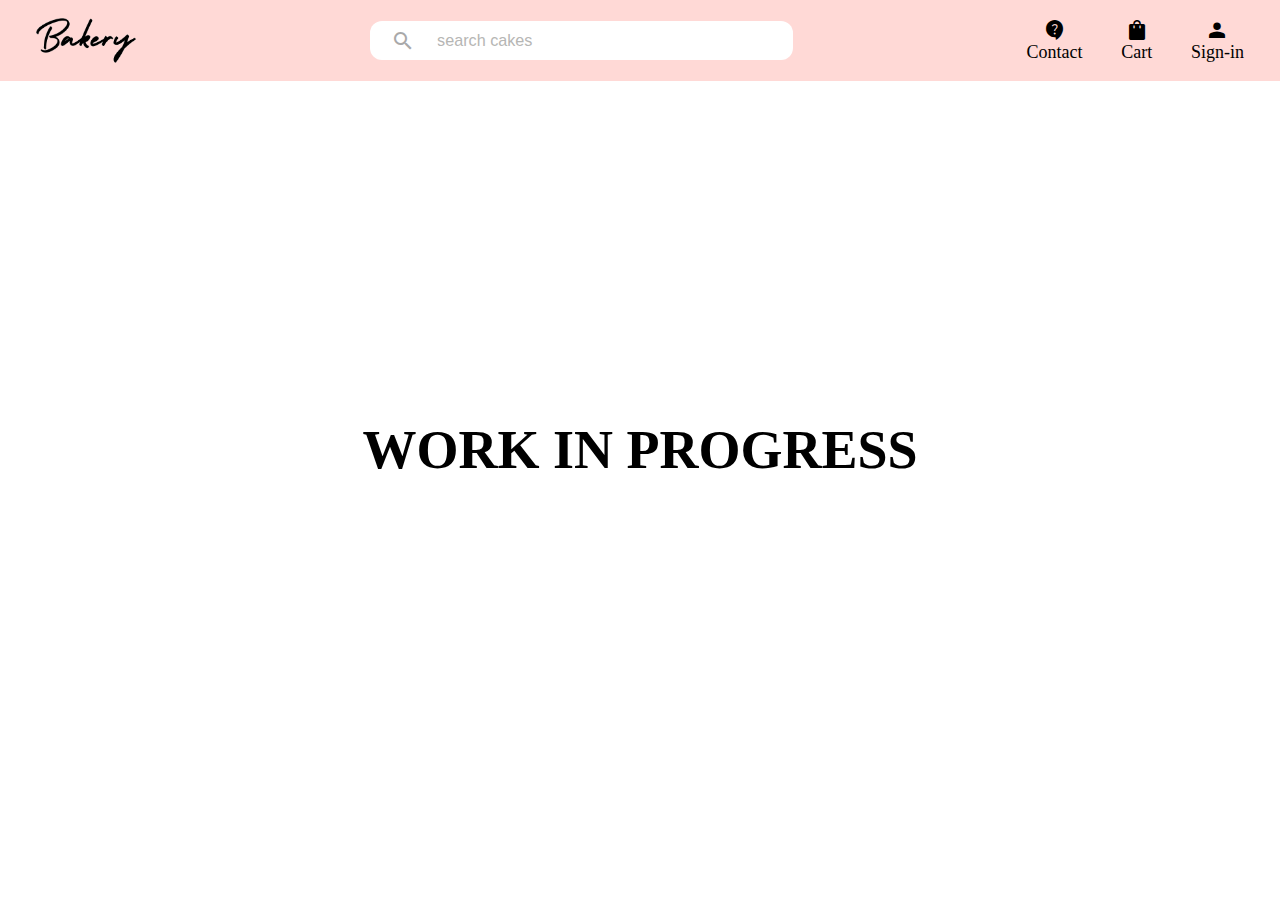
==== index.html @ 26e95aca "file place change" ====
<!DOCTYPE html>
<html lang="en">
<head>
    <meta charset="UTF-8">
    <meta http-equiv="X-UA-Compatible" content="IE=edge">
    <meta name="viewport" content="width=<device-width>, initial-scale=1.0">
    <title>Document</title>
    <link href="https://fonts.googleapis.com/icon?family=Material+Icons"
      rel="stylesheet">
      <link rel="stylesheet" href="https://fonts.googleapis.com/css2?family=Material+Symbols+Outlined:opsz,wght,FILL,GRAD@20..48,100..700,0..1,-50..200" />
    <style>
        *{
            margin: 0;
            padding: 0;
            font-size: 18px;
        }
        body{

        }
        header{
            min-height: 8vh;
            
            width: 100%;
            display: flex;
            justify-content: space-between;
            padding: 1em 2em;
            align-items: center;
            box-sizing: border-box;
            background-color: #FFD9D6;
            /*box-shadow: 2px 1px 12px #888888;*/
        }
        header h1{
            font-size: 1.5rem;
        }
        header img{
            min-width: 100px;
            width: 8%;
            max-width: 120px;
            /*order: 1;*/
        }

        header .search-box{
            
            display: flex;
            align-items: center;
            
            border-radius: 12px;
            background-color: ;
            width: 25%;

            min-width: 207px;

            background-color: white;
            order: 5;
            display: none;
        }
        header .search-box1{
            /*border: 1px solid grey;*/
            display: flex;
            align-items: center;
            /*padding: .3em .9em ;*/
            border-radius: 12px;
            background-color: ;
            width: 35%;

            min-width: 207px;

            background-color: white;
            /*order: 5;*/
        }
        header .logo-nav{
            display: flex;
                width: 100%; 
                justify-content: space-between;
                align-items: center;           
        }
        header div .se{
            margin: .3em .9em;
            font-size:24px;
            color: #A9A9A9;
        } 
        .material-symbols-outlined {
  font-variation-settings:
  'FILL' 1,
  'wght' 400,
  'GRAD' 0,
  'opsz' 48
}
        header input{
            height: fit-content;
            width: 75%;
            /*min-width: 120px;*/
            font-size: .9rem;
            /*margin: 0px 1em;*/
            border: none;
            border-radius: .5em;
            outline: none;
            background-color: white;
            color: #3A3B3C;

        }

        input[type="search"]::-webkit-search-cancel-button {
             display: none;
        }
        ::placeholder {
             color: #B6B6B4;
             opacity: 1; /* Firefox */
}

header nav{
    width: 18%;

    /*order: 2;*/
}
        header nav ul{
            display: flex;
            list-style: none;
            padding: 0;
            width: 100%;
            justify-content: space-between;
            align-items: center;
        }
        header nav ul li{
            
            /*display: flex;*/

        }
        header nav ul li a{
            display: flex;
            flex-direction: column;
            text-align: center;
            text-decoration: none;
            color: black;
            /*font-size: 1.05rem;*/
        }
        .ic{

            font-size: 24px;
        }
        .ic-hw{
            display: none;
        }
       
        @media (max-width: 1020px){
            header nav{
                width: 25%;
            }
        }
        @media (max-width: 720px){
            header nav{
                width: 30%;
            }
        }
        @media (max-width: 580px){
            header {
                padding:1em 0.5em;
                display: inline-block;

                max-height: fit-content;


            }
            .logo-nav{
                margin-bottom: 1em;
            }
            header img{
                min-width: 90px;
                order: 1;
            }
            header .search-box{
               /* position: absolute  ;
                top: 8vh;*/
                display: flex;
                min-width:100%;
                
                margin: 0 auto;
                order: 4;
            }
             header nav{
    width:20%;
    order: 2;
    }
    header .search-box1{
        display: none;
    }
 header .logo-nav{
            display: flex;
                width: 100%; 
                justify-content: space-between;
                align-items: center;           
        }
            .ic-h{
                display: none;
            }
            .ic-hw a .ic{
                
                font-size: 32px;
            }
            .ic-hw{
                display: inline-block;
            } 
        }
        .h1{
            font-size: 3rem;
            position: absolute;
            top: 50%;
            left: 50%;
            transform: translate(-50%,-50%);
        }
    </style>
</head>
<body>
    
    <header>
        <!-- <h1>LOGO</h1> -->
        <div class="logo-nav">
        <img src="/bakeryLogo/logo.png"/>
        
        <div class="search-box1">
            <span class="material-icons md-48 se">search</span>
            <input type="search" placeholder="search cakes" />
        </div>
        <nav>
            <ul>
               <!--  <li class="ic-h"><a href="#"><span class="material-symbols-outlined ic">
Search
</span>Search</a></li>  -->
               <li class="ic-h"><a href="#"><span class="material-symbols-outlined ic">
contact_support
</span>Contact</a></li> 
               <li class="ic-h"><a href="#"><span class="material-symbols-outlined ic">
shopping_bag
</span>Cart</a></li> 
               <li class="ic-h"><a href="#"><span class="material-symbols-outlined ic">
person
</span>Sign-in</a></li>
<li class="ic-hw"><a href="#"><span class="material-symbols-outlined ic">
person
</span></a></li>  
<li class="ic-hw"><a href="#"><span class="material-symbols-outlined ic">
more
</span></a></li> 
            </ul>
        </nav>
        </div>
        <div class="search-box">
            <span class="material-icons md-48 se">search</span>
            <input type="search" placeholder="search cakes" />
        </div>
    </header>
    <h1 class="h1">WORK IN PROGRESS</h1>
</body>
</html>
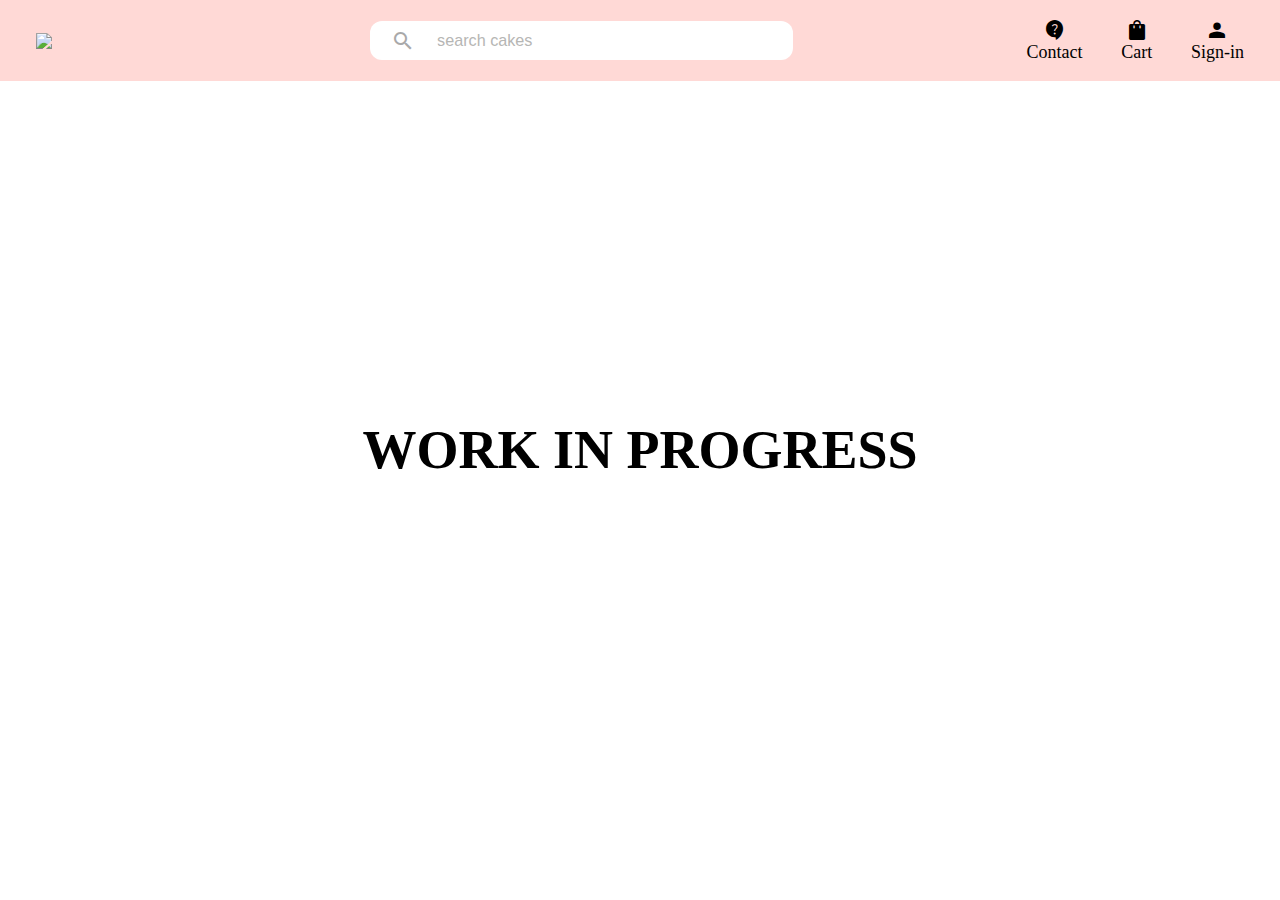
==== commit 54ec1660: "Update index.html" ====
--- a/index.html
+++ b/index.html
@@ -215,7 +215,7 @@
     <header>
         <!-- <h1>LOGO</h1> -->
         <div class="logo-nav">
-        <img src="/bakeryLogo/logo.png"/>
+        <img src="bakeryLogo/logo.PNG"/>
         
         <div class="search-box1">
             <span class="material-icons md-48 se">search</span>
@@ -251,4 +251,4 @@
     </header>
     <h1 class="h1">WORK IN PROGRESS</h1>
 </body>
-</html>+</html>
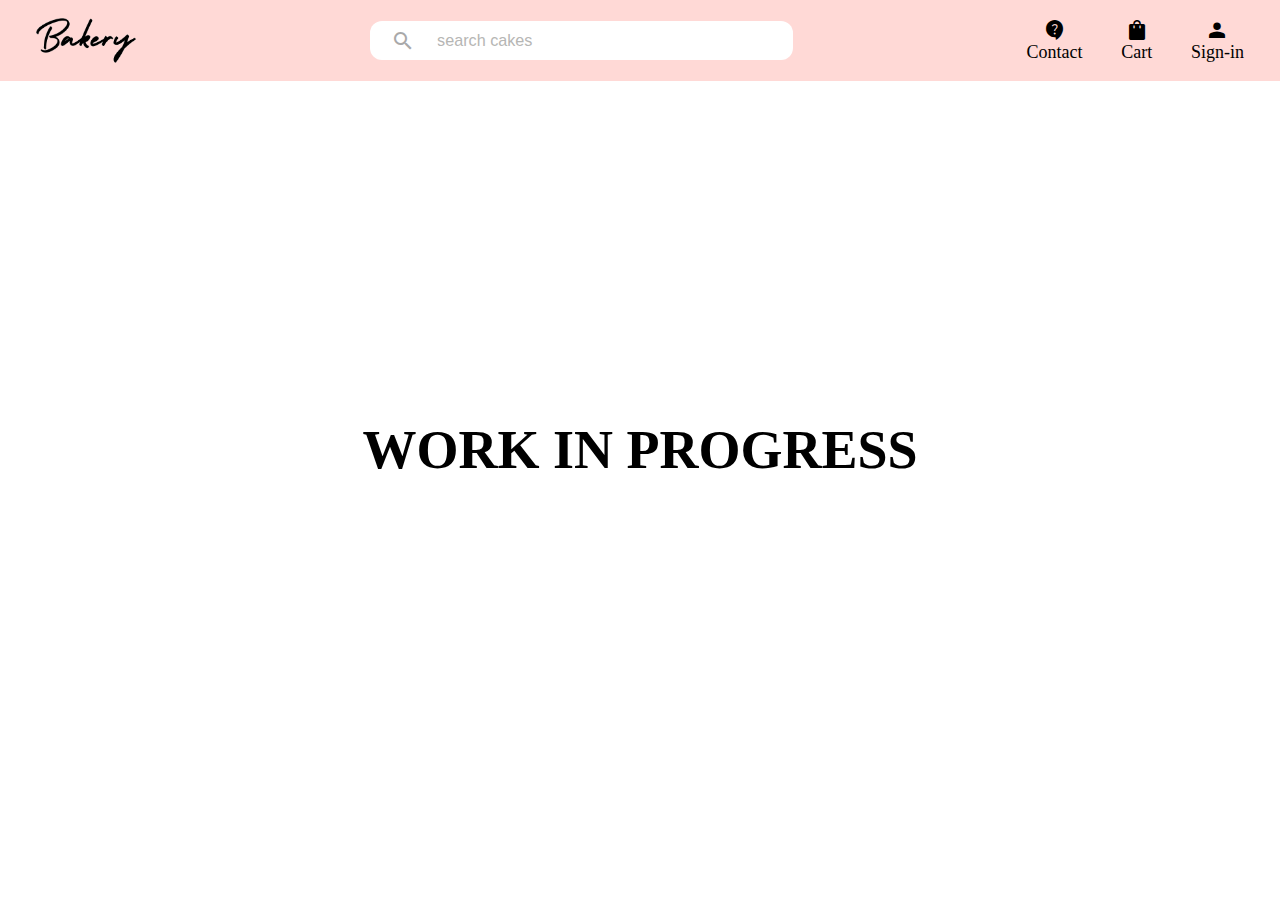
==== commit 15bae04b: "small change" ====
--- a/index.html
+++ b/index.html
@@ -215,7 +215,7 @@
     <header>
         <!-- <h1>LOGO</h1> -->
         <div class="logo-nav">
-        <img src="bakeryLogo/logo.PNG"/>
+        <img src="bakeryLogo/logo.png"/>
         
         <div class="search-box1">
             <span class="material-icons md-48 se">search</span>
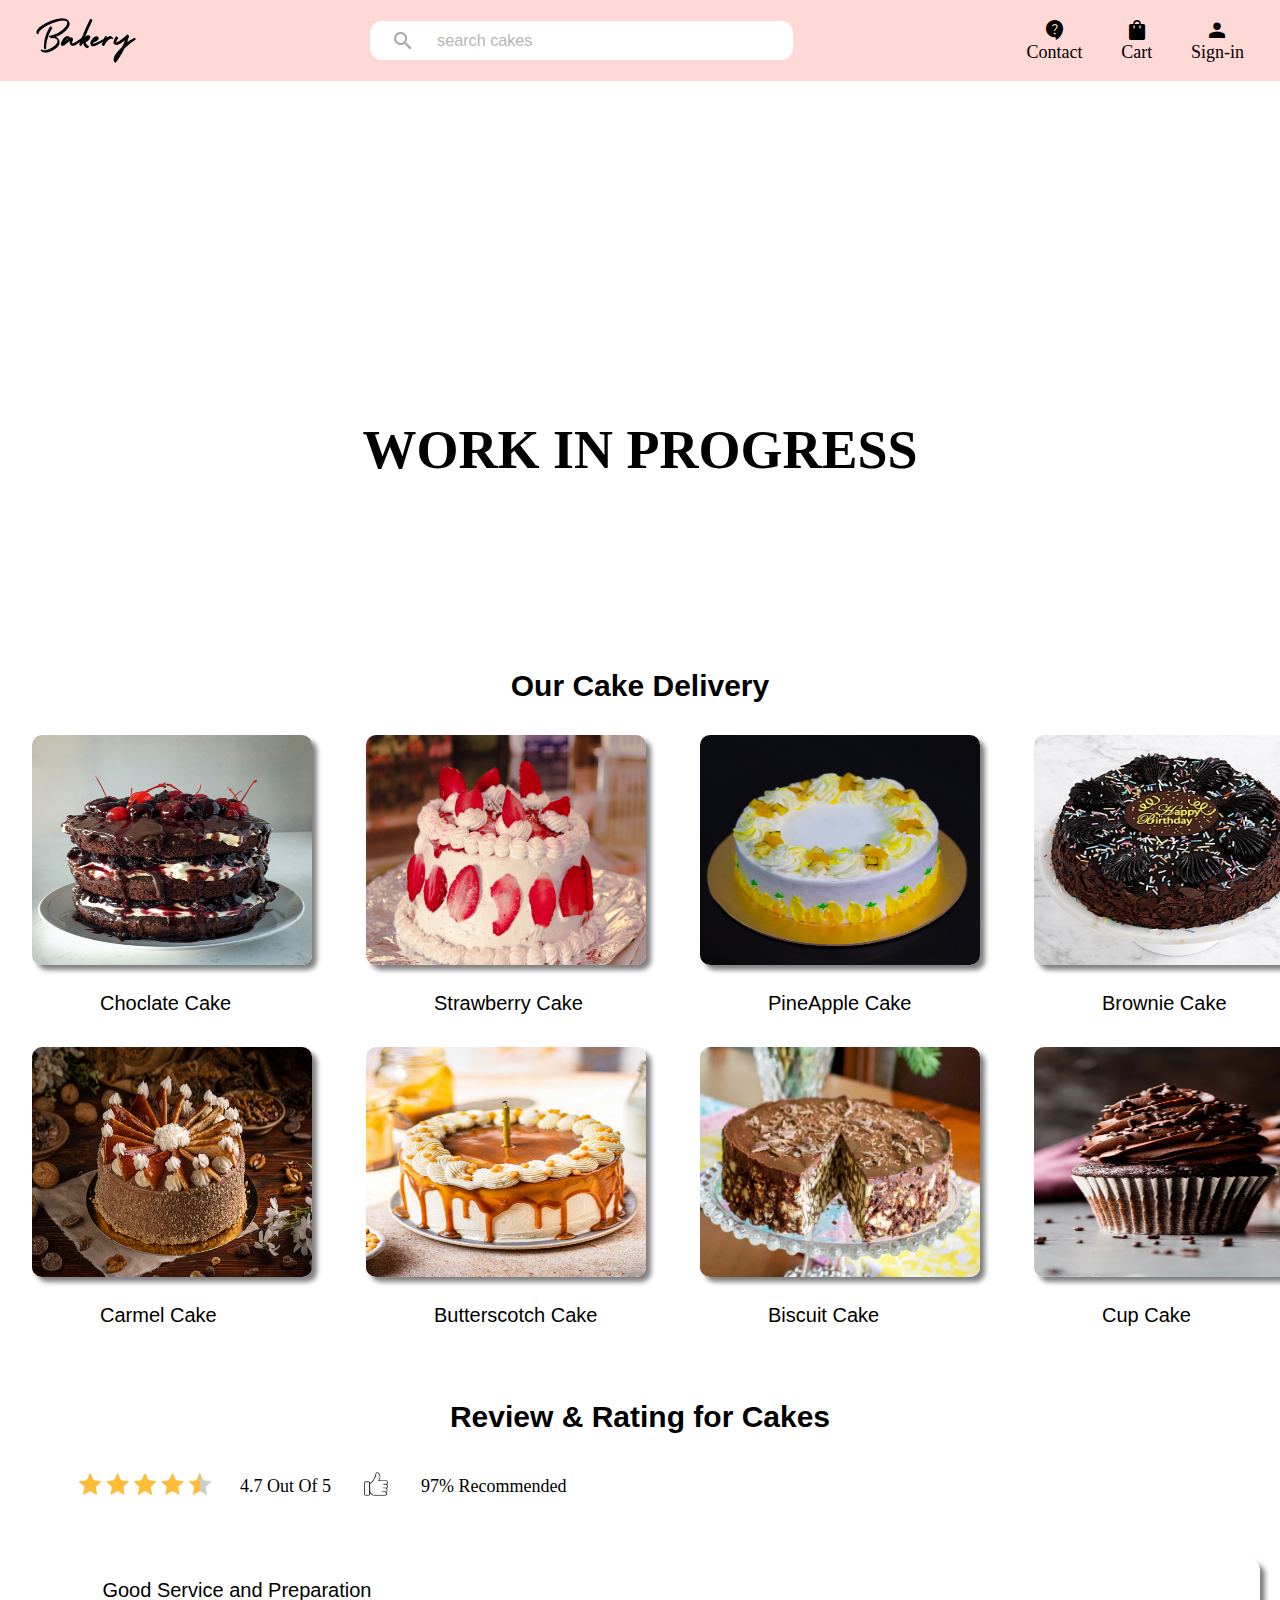
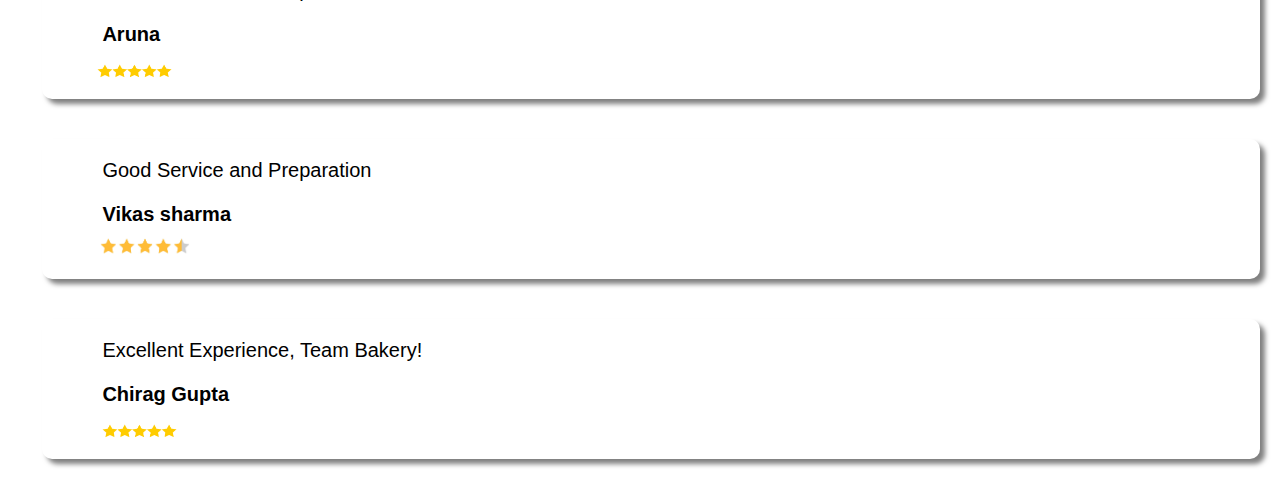
==== commit cc11e903: "Footer Banao Ab" ====
--- a/index.html
+++ b/index.html
@@ -1,248 +1,49 @@
 <!DOCTYPE html>
 <html lang="en">
+
 <head>
     <meta charset="UTF-8">
     <meta http-equiv="X-UA-Compatible" content="IE=edge">
-    <meta name="viewport" content="width=<device-width>, initial-scale=1.0">
+    <meta name="viewport" content="width=device-width>, initial-scale=1.0">
     <title>Document</title>
-    <link href="https://fonts.googleapis.com/icon?family=Material+Icons"
-      rel="stylesheet">
-      <link rel="stylesheet" href="https://fonts.googleapis.com/css2?family=Material+Symbols+Outlined:opsz,wght,FILL,GRAD@20..48,100..700,0..1,-50..200" />
-    <style>
-        *{
-            margin: 0;
-            padding: 0;
-            font-size: 18px;
-        }
-        body{
+    <link href="https://fonts.googleapis.com/icon?family=Material+Icons" rel="stylesheet">
+    <link rel="stylesheet"
+        href="https://fonts.googleapis.com/css2?family=Material+Symbols+Outlined:opsz,wght,FILL,GRAD@20..48,100..700,0..1,-50..200" />
+    <link rel="stylesheet" href="index.css">
+</head>
 
-        }
-        header{
-            min-height: 8vh;
-            
-            width: 100%;
-            display: flex;
-            justify-content: space-between;
-            padding: 1em 2em;
-            align-items: center;
-            box-sizing: border-box;
-            background-color: #FFD9D6;
-            /*box-shadow: 2px 1px 12px #888888;*/
-        }
-        header h1{
-            font-size: 1.5rem;
-        }
-        header img{
-            min-width: 100px;
-            width: 8%;
-            max-width: 120px;
-            /*order: 1;*/
-        }
-
-        header .search-box{
-            
-            display: flex;
-            align-items: center;
-            
-            border-radius: 12px;
-            background-color: ;
-            width: 25%;
-
-            min-width: 207px;
-
-            background-color: white;
-            order: 5;
-            display: none;
-        }
-        header .search-box1{
-            /*border: 1px solid grey;*/
-            display: flex;
-            align-items: center;
-            /*padding: .3em .9em ;*/
-            border-radius: 12px;
-            background-color: ;
-            width: 35%;
-
-            min-width: 207px;
-
-            background-color: white;
-            /*order: 5;*/
-        }
-        header .logo-nav{
-            display: flex;
-                width: 100%; 
-                justify-content: space-between;
-                align-items: center;           
-        }
-        header div .se{
-            margin: .3em .9em;
-            font-size:24px;
-            color: #A9A9A9;
-        } 
-        .material-symbols-outlined {
-  font-variation-settings:
-  'FILL' 1,
-  'wght' 400,
-  'GRAD' 0,
-  'opsz' 48
-}
-        header input{
-            height: fit-content;
-            width: 75%;
-            /*min-width: 120px;*/
-            font-size: .9rem;
-            /*margin: 0px 1em;*/
-            border: none;
-            border-radius: .5em;
-            outline: none;
-            background-color: white;
-            color: #3A3B3C;
-
-        }
-
-        input[type="search"]::-webkit-search-cancel-button {
-             display: none;
-        }
-        ::placeholder {
-             color: #B6B6B4;
-             opacity: 1; /* Firefox */
-}
-
-header nav{
-    width: 18%;
-
-    /*order: 2;*/
-}
-        header nav ul{
-            display: flex;
-            list-style: none;
-            padding: 0;
-            width: 100%;
-            justify-content: space-between;
-            align-items: center;
-        }
-        header nav ul li{
-            
-            /*display: flex;*/
-
-        }
-        header nav ul li a{
-            display: flex;
-            flex-direction: column;
-            text-align: center;
-            text-decoration: none;
-            color: black;
-            /*font-size: 1.05rem;*/
-        }
-        .ic{
-
-            font-size: 24px;
-        }
-        .ic-hw{
-            display: none;
-        }
-       
-        @media (max-width: 1020px){
-            header nav{
-                width: 25%;
-            }
-        }
-        @media (max-width: 720px){
-            header nav{
-                width: 30%;
-            }
-        }
-        @media (max-width: 580px){
-            header {
-                padding:1em 0.5em;
-                display: inline-block;
-
-                max-height: fit-content;
-
-
-            }
-            .logo-nav{
-                margin-bottom: 1em;
-            }
-            header img{
-                min-width: 90px;
-                order: 1;
-            }
-            header .search-box{
-               /* position: absolute  ;
-                top: 8vh;*/
-                display: flex;
-                min-width:100%;
-                
-                margin: 0 auto;
-                order: 4;
-            }
-             header nav{
-    width:20%;
-    order: 2;
-    }
-    header .search-box1{
-        display: none;
-    }
- header .logo-nav{
-            display: flex;
-                width: 100%; 
-                justify-content: space-between;
-                align-items: center;           
-        }
-            .ic-h{
-                display: none;
-            }
-            .ic-hw a .ic{
-                
-                font-size: 32px;
-            }
-            .ic-hw{
-                display: inline-block;
-            } 
-        }
-        .h1{
-            font-size: 3rem;
-            position: absolute;
-            top: 50%;
-            left: 50%;
-            transform: translate(-50%,-50%);
-        }
-    </style>
-</head>
 <body>
-    
     <header>
         <!-- <h1>LOGO</h1> -->
         <div class="logo-nav">
-        <img src="bakeryLogo/logo.png"/>
-        
-        <div class="search-box1">
-            <span class="material-icons md-48 se">search</span>
-            <input type="search" placeholder="search cakes" />
-        </div>
-        <nav>
-            <ul>
-               <!--  <li class="ic-h"><a href="#"><span class="material-symbols-outlined ic">
+            <img src="bakeryLogo/logo.png" />
+
+            <div class="search-box1">
+                <span class="material-icons md-48 se">search</span>
+                <input type="search" placeholder="search cakes" />
+            </div>
+            <nav>
+                <ul>
+                    <!--  <li class="ic-h"><a href="#"><span class="material-symbols-outlined ic">
 Search
 </span>Search</a></li>  -->
-               <li class="ic-h"><a href="#"><span class="material-symbols-outlined ic">
-contact_support
-</span>Contact</a></li> 
-               <li class="ic-h"><a href="#"><span class="material-symbols-outlined ic">
-shopping_bag
-</span>Cart</a></li> 
-               <li class="ic-h"><a href="#"><span class="material-symbols-outlined ic">
-person
-</span>Sign-in</a></li>
-<li class="ic-hw"><a href="#"><span class="material-symbols-outlined ic">
-person
-</span></a></li>  
-<li class="ic-hw"><a href="#"><span class="material-symbols-outlined ic">
-more
-</span></a></li> 
-            </ul>
-        </nav>
+                    <li class="ic-h"><a href="#"><span class="material-symbols-outlined ic">
+                                contact_support
+                            </span>Contact</a></li>
+                    <li class="ic-h"><a href="#"><span class="material-symbols-outlined ic">
+                                shopping_bag
+                            </span>Cart</a></li>
+                    <li class="ic-h"><a href="#"><span class="material-symbols-outlined ic">
+                                person
+                            </span>Sign-in</a></li>
+                    <li class="ic-hw"><a href="#"><span class="material-symbols-outlined ic">
+                                person
+                            </span></a></li>
+                    <li class="ic-hw"><a href="#"><span class="material-symbols-outlined ic">
+                                more
+                            </span></a></li>
+                </ul>
+            </nav>
         </div>
         <div class="search-box">
             <span class="material-icons md-48 se">search</span>
@@ -250,5 +51,69 @@
         </div>
     </header>
     <h1 class="h1">WORK IN PROGRESS</h1>
+    <br><br><br><br><br><br><br>
+    <br><br><br><br><br><br><br>
+    <br><br><br><br><br><br><br>
+    <br><br><br><br><br><br><br>
+    <!-- Flavours Page Code -->
+    <div class="cards">
+        <h1 id="heading">Our Cake Delivery</h1>
+        <table cellspacing="10px" cellpadding="10px">
+            <tr>
+                <td><a href=""><img src="img/choclate cake.jpg" alt="Choclate Cake" class="Cake-Photo"></a><br><a
+                        href="" class="Cake-Page">Choclate Cake</a></td>
+                <td><a href=""><img src="img/strawberry cake.jpg" alt="strawberry Cake" class="Cake-Photo"></a><br><a
+                        href="" class="Cake-Page">Strawberry Cake</a> </td>
+                <td><a href=""><img src="img/PineApple Cake.jpg" alt="PineApple Cake" class="Cake-Photo"></a><br><a
+                        href="" class="Cake-Page">PineApple Cake</a> </td>
+                <td><a href=""><img src="img/Brownie cake.jpg" alt="Brownie Cake" class="Cake-Photo"></a><br><a href=""
+                        class="Cake-Page">Brownie Cake</a> </td>
+            </tr>
+            <tr>
+                <td><a href=""><img src="img/carmel cake.jpg" alt="Carmel Cake" class="Cake-Photo"></a><br><a href=""
+                        class="Cake-Page">Carmel Cake</a></td>
+                <td><a href=""><img src="img/butterscotch cake.jpg" alt="Butterscotch Cake"
+                            class="Cake-Photo"></a><br><a href="" class="Cake-Page">Butterscotch Cake</a> </td>
+                <td><a href=""><img src="img/Biscuit-Cake.jpg" alt="Biscuit Cake" class="Cake-Photo"></a><br><a href=""
+                        class="Cake-Page">Biscuit Cake</a> </td>
+                <td><a href=""><img src="img/cup cake.jpg" alt="Cup Cake" class="Cake-Photo"></a><br><a href=""
+                        class="Cake-Page">Cup
+                        Cake</a> </td>
+            </tr>
+        </table>
+    </div>
+    <br><br><br>
+    <div class="reviews">
+        <h1 id="heading">Review & Rating for Cakes</h1>
+        <table cellspacing="20px" cellpadding="20px" style="padding-left:50px;">
+            <tr>
+                <td><img src="img/4.7star rating.jpg" alt="Rating" width="150px; heigth:50px;"></td>
+                <td>4.7 Out Of 5</td>
+                <td><img src="img/thumb1.jpg" alt="thumb" width="50px; heigth:50px;"></td>
+                <td>97% Recommended</td>
+            </tr>
+        </table>
+        <div class="customer-review">
+            <table cellspacing="20px" cellpadding="20px">
+                <div class="customer">
+                    <p class="Cake-Page1">Good Service and Preparation</p><br>
+                    <h3 class="Cake-Page1">Aruna</h3>
+                    <img src="img/5-star-rating.png" alt="" style="padding-left: 20px;" width="105px" height="50px">
+                </div>
+                <div class="customer">
+                    <p class="Cake-Page1">Good Service and Preparation</p><br>
+                    <h3 class="Cake-Page1">Vikas sharma</h3>
+                    <img src="img/4.7star rating.jpg" alt="" style="padding-left: 33px;" width="100px" height="40px">
+                </div>
+                <div class="customer">
+                    <p class="Cake-Page1">Excellent Experience, Team Bakery!</p><br>
+                    <h3 class="Cake-Page1">Chirag Gupta</h3>
+                    <img src="img/5-star-rating.png" alt="" style="padding-left: 25px;" width="105px" height="50px">
+                </div>
+            </table>
+        </div>
+    </div>
+    </div>
 </body>
-</html>
+
+</html>--- a/index.css
+++ b/index.css
@@ -0,0 +1,262 @@
+* {
+    margin: 0;
+    padding: 0;
+    font-size: 18px;
+}
+
+header {
+    min-height: 8vh;
+    width: 100%;
+    display: flex;
+    justify-content: space-between;
+    padding: 1em 2em;
+    align-items: center;
+    box-sizing: border-box;
+    background-color: #FFD9D6;
+    /*box-shadow: 2px 1px 12px #888888;*/
+}
+
+header h1 {
+    font-size: 1.5rem;
+}
+
+header img {
+    min-width: 100px;
+    width: 8%;
+    max-width: 120px;
+    /*order: 1;*/
+}
+
+header .search-box {
+
+    display: flex;
+    align-items: center;
+
+    border-radius: 12px;
+    /* background-color: ; */
+    width: 25%;
+
+    min-width: 207px;
+
+    background-color: white;
+    order: 5;
+    display: none;
+}
+
+header .search-box1 {
+    /*border: 1px solid grey;*/
+    display: flex;
+    align-items: center;
+    /*padding: .3em .9em ;*/
+    border-radius: 12px;
+    /* background-color: ; */
+    width: 35%;
+
+    min-width: 207px;
+
+    background-color: white;
+    /*order: 5;*/
+}
+
+header .logo-nav {
+    display: flex;
+    width: 100%;
+    justify-content: space-between;
+    align-items: center;
+}
+
+header div .se {
+    margin: .3em .9em;
+    font-size: 24px;
+    color: #A9A9A9;
+}
+
+.material-symbols-outlined {
+    font-variation-settings:
+        'FILL' 1,
+        'wght' 400,
+        'GRAD' 0,
+        'opsz' 48
+}
+
+header input {
+    height: fit-content;
+    width: 75%;
+    /*min-width: 120px;*/
+    font-size: .9rem;
+    /*margin: 0px 1em;*/
+    border: none;
+    border-radius: .5em;
+    outline: none;
+    background-color: white;
+    color: #3A3B3C;
+
+}
+
+input[type="search"]::-webkit-search-cancel-button {
+    display: none;
+}
+
+::placeholder {
+    color: #B6B6B4;
+    opacity: 1;
+    /* Firefox */
+}
+
+header nav {
+    width: 18%;
+
+    /*order: 2;*/
+}
+
+header nav ul {
+    display: flex;
+    list-style: none;
+    padding: 0;
+    width: 100%;
+    justify-content: space-between;
+    align-items: center;
+}
+
+header nav ul li {
+
+    /*display: flex;*/
+
+}
+
+header nav ul li a {
+    display: flex;
+    flex-direction: column;
+    text-align: center;
+    text-decoration: none;
+    color: black;
+    /*font-size: 1.05rem;*/
+}
+
+.ic {
+
+    font-size: 24px;
+}
+
+.ic-hw {
+    display: none;
+}
+
+@media (max-width: 1020px) {
+    header nav {
+        width: 25%;
+    }
+}
+
+@media (max-width: 720px) {
+    header nav {
+        width: 30%;
+    }
+}
+
+@media (max-width: 580px) {
+    header {
+        padding: 1em 0.5em;
+        display: inline-block;
+
+        max-height: fit-content;
+
+
+    }
+
+    .logo-nav {
+        margin-bottom: 1em;
+    }
+
+    header img {
+        min-width: 90px;
+        order: 1;
+    }
+
+    header .search-box {
+        /* position: absolute  ;
+        top: 8vh;*/
+        display: flex;
+        min-width: 100%;
+
+        margin: 0 auto;
+        order: 4;
+    }
+
+    header nav {
+        width: 20%;
+        order: 2;
+    }
+
+    header .search-box1 {
+        display: none;
+    }
+
+    header .logo-nav {
+        display: flex;
+        width: 100%;
+        justify-content: space-between;
+        align-items: center;
+    }
+
+    .ic-h {
+        display: none;
+    }
+
+    .ic-hw a .ic {
+
+        font-size: 32px;
+    }
+
+    .ic-hw {
+        display: inline-block;
+    }
+}
+
+.h1 {
+    font-size: 3rem;
+    position: absolute;
+    top: 50%;
+    left: 50%;
+    transform: translate(-50%, -50%);
+}
+
+/* flavours page css */
+.Cake-Photo{
+     
+    width: 280px;
+    height: 230px;
+    margin: 22px;
+    border-radius: 10px;
+    box-shadow:5px 5px 5px rgb(0 0 0 / 0.50);
+}
+#heading{
+    font-size: 30px;
+    font-family: 'Poppins', sans-serif;
+    text-align: center;
+}
+.Cake-Page{
+    text-decoration: none;
+    color: black;
+    padding-left: 90px;
+    font-size: 20px;
+    font-family: 'Poppins', sans-serif;
+}
+.Cake-Page1{
+    text-decoration: none;
+    color: black;
+    padding-left: 40px;
+    font-size: 20px;
+    font-family: 'Poppins', sans-serif;
+}
+.customer{
+    width: 92%;
+    background-color: white;
+    align-items: center;
+    height: 100px;
+    margin: 20px;
+    border-radius: 10px;
+    box-shadow:5px 5px 5px rgb(0 0 0 / 0.50);
+    padding: 20px;
+    float: right;
+}